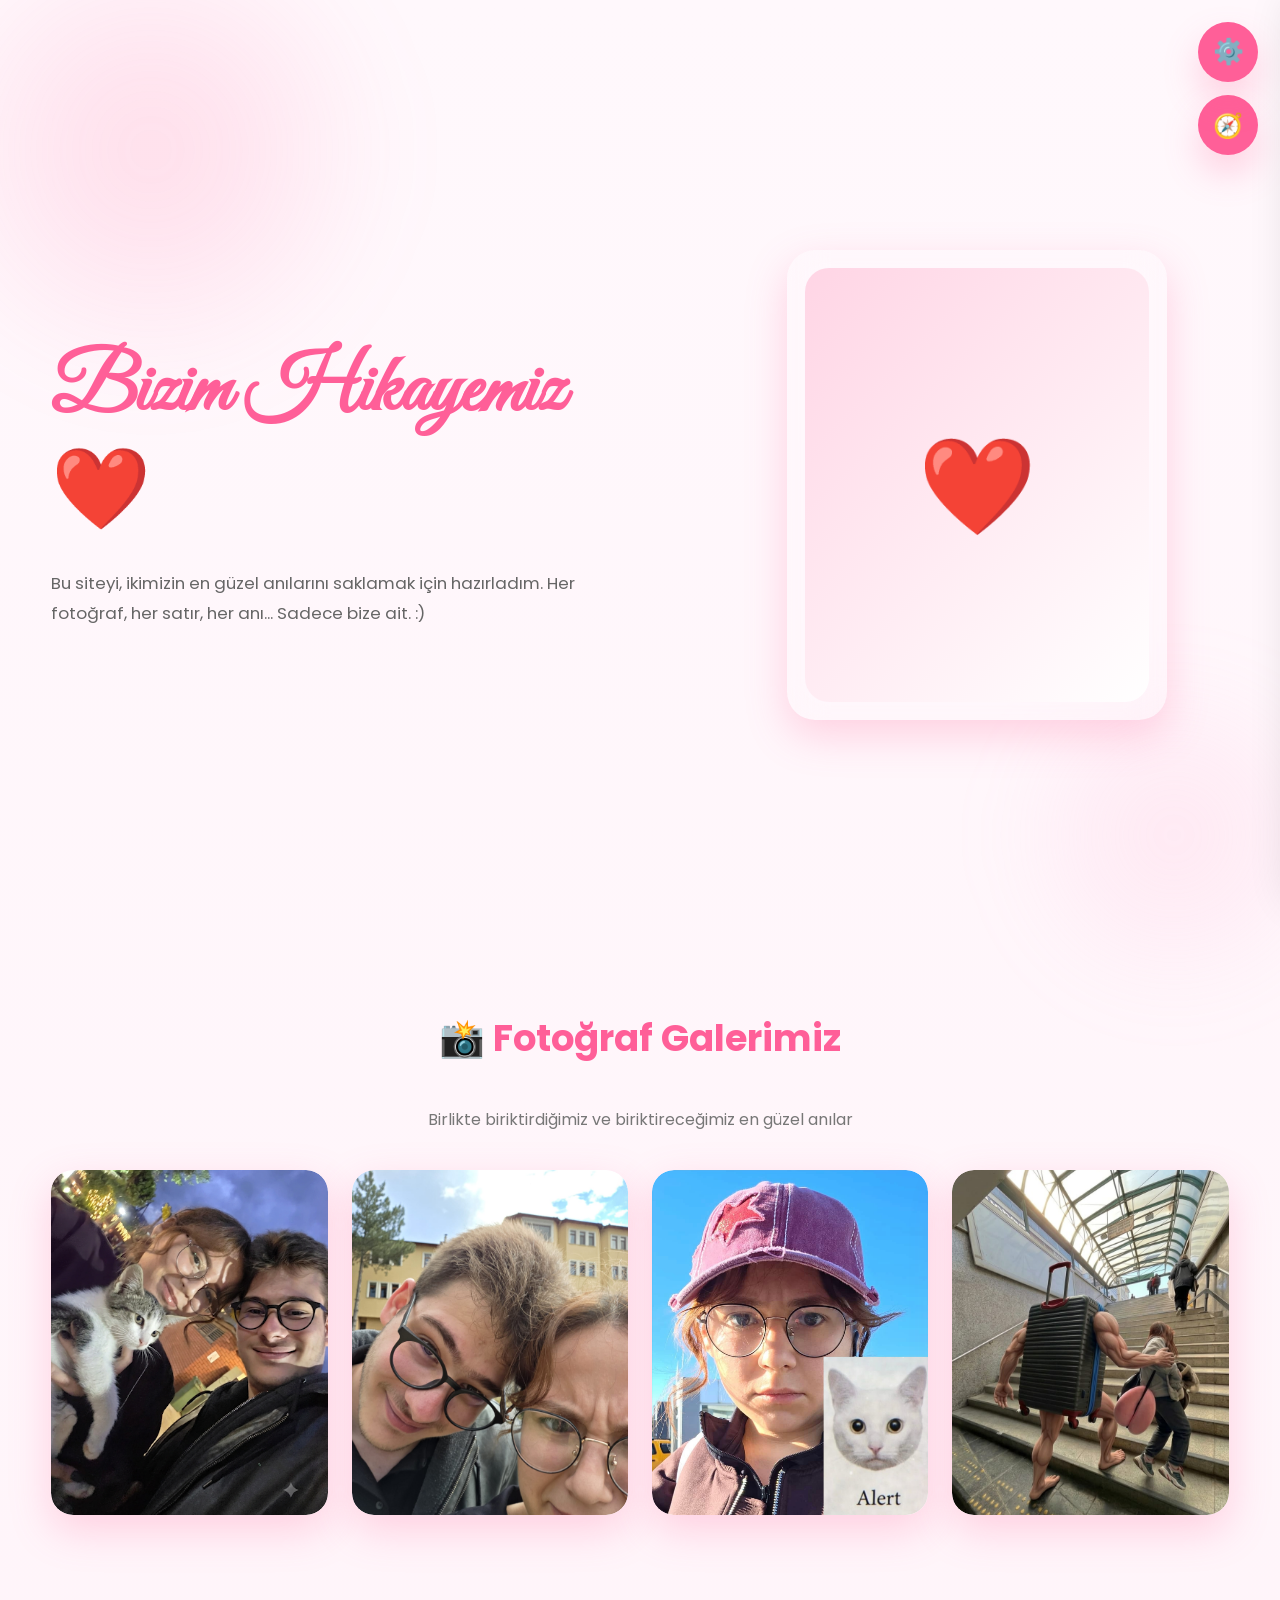
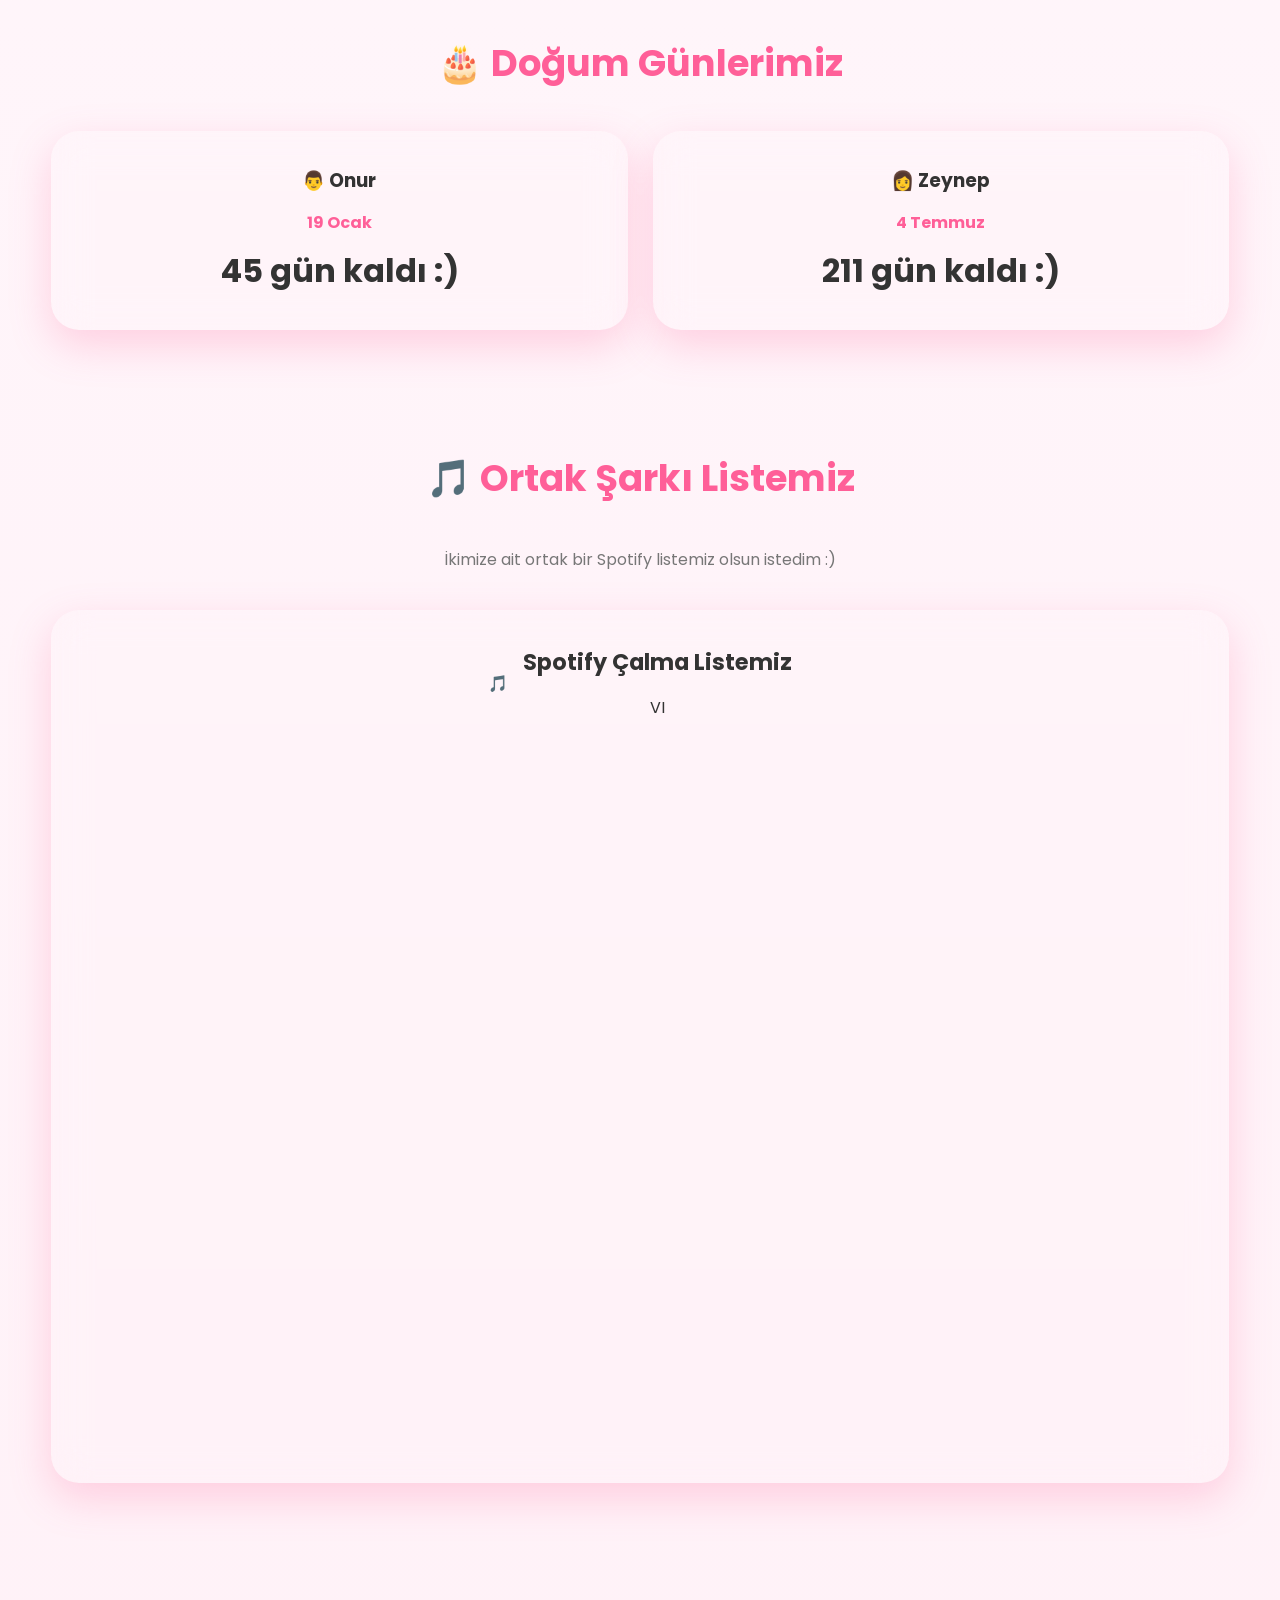
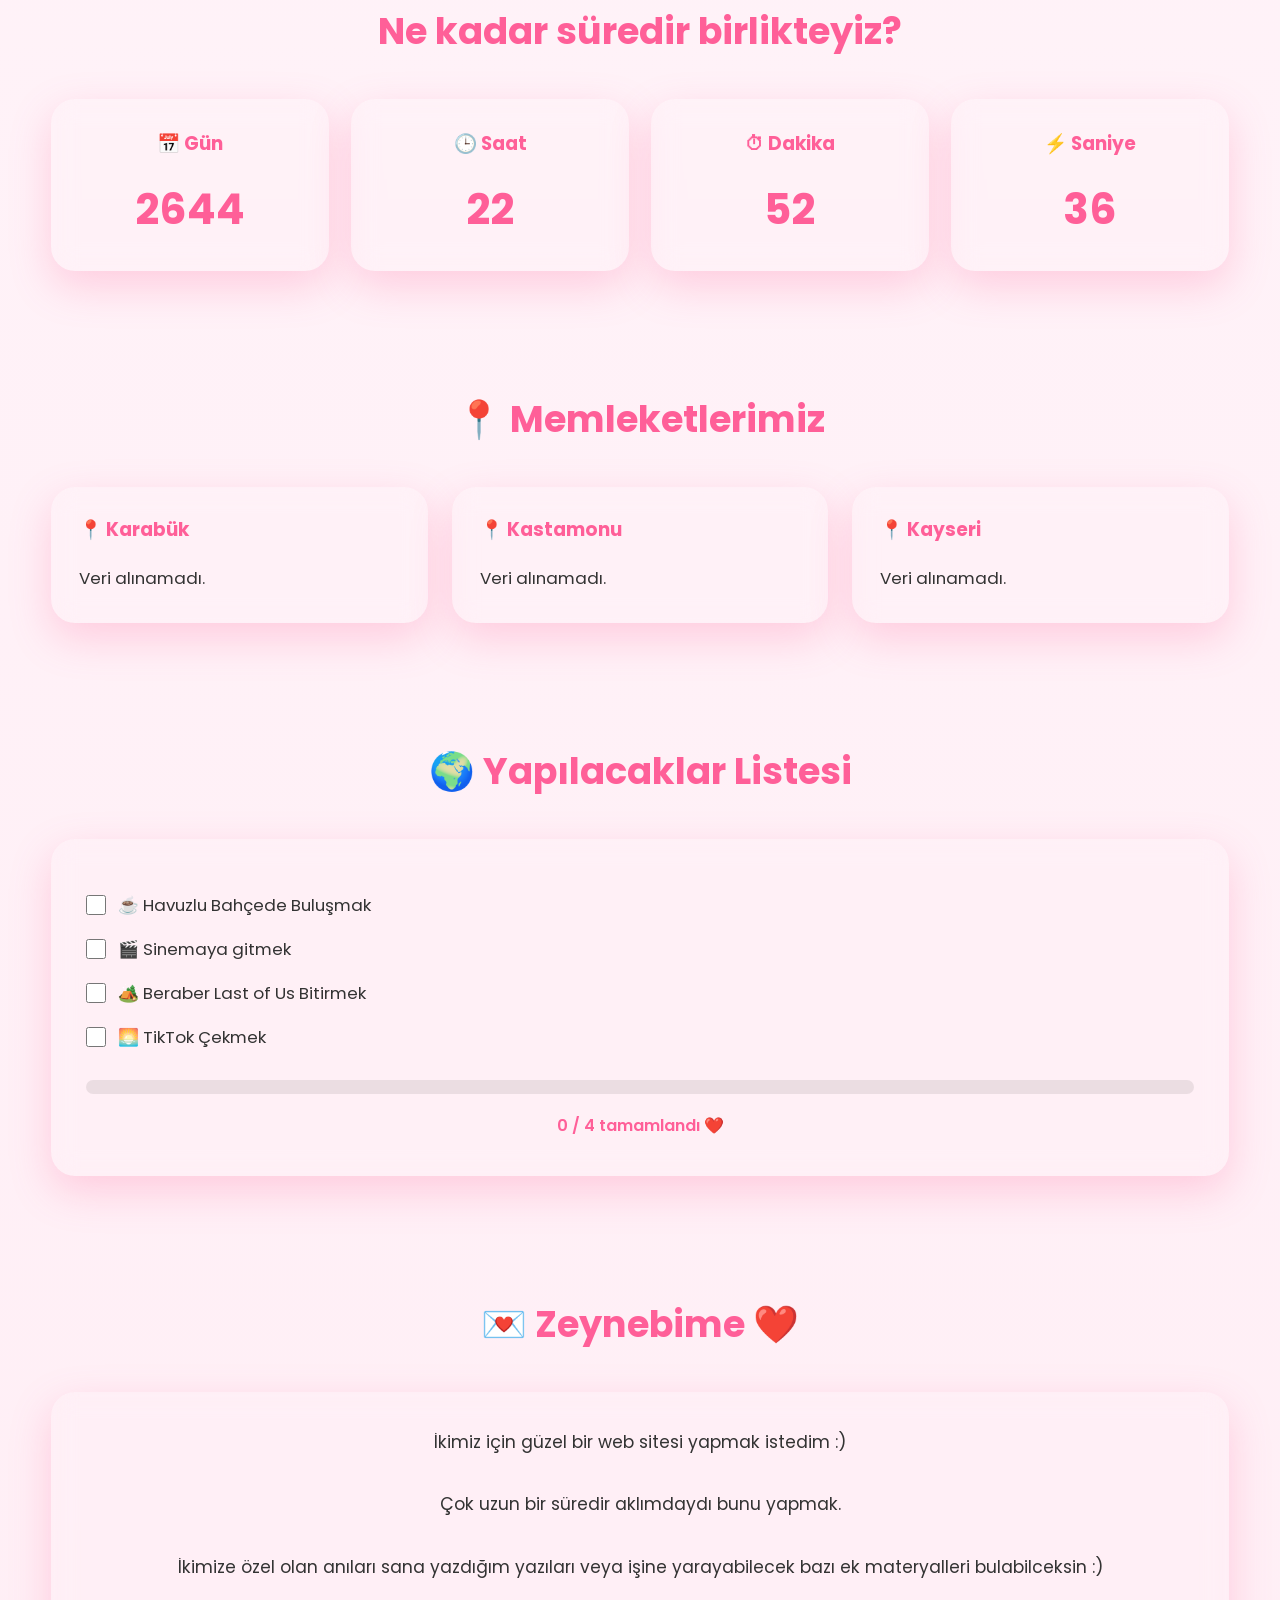
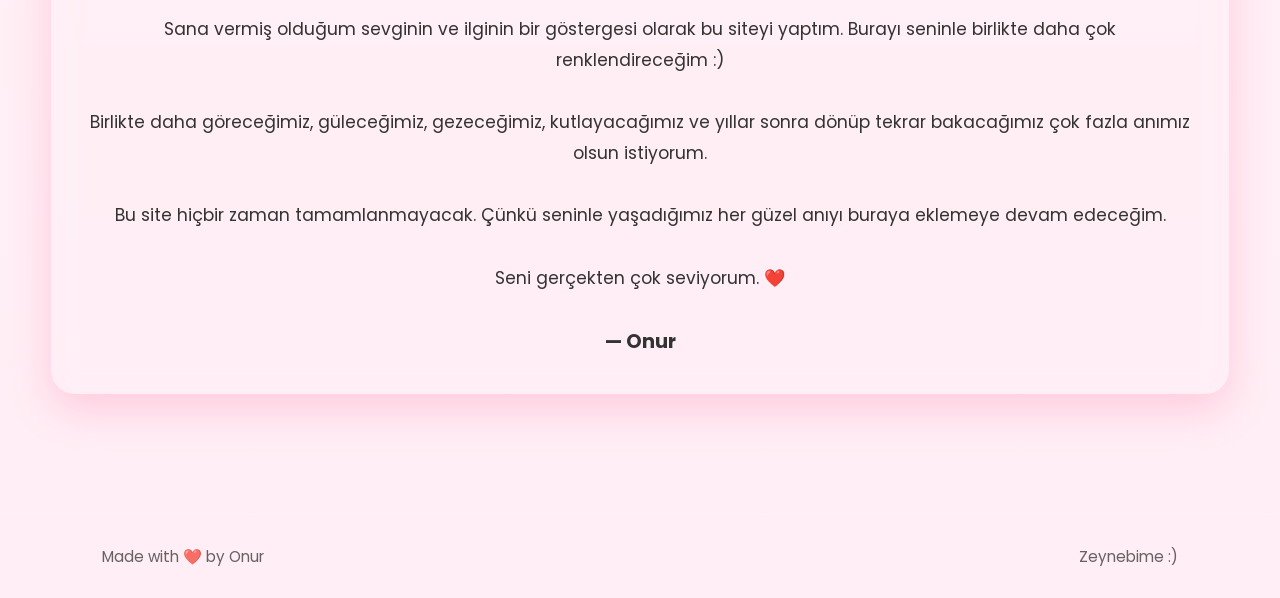
==== index.html @ 1fd2cecd "Add files via upload" ====
<!DOCTYPE html>
<html lang="tr">

<head>

<meta charset="UTF-8">

<meta
name="viewport"
content="width=device-width, initial-scale=1.0">

<title>❤️ Zeynebime ❤️</title>

<link
rel="preconnect"
href="https://fonts.googleapis.com">

<link
rel="preconnect"
href="https://fonts.gstatic.com"
crossorigin>

<link
href="https://fonts.googleapis.com/css2?family=Great+Vibes&family=Poppins:wght@300;400;500;600;700&display=swap"
rel="stylesheet">

<link
rel="stylesheet"
href="style.css">

</head>

<body>

<!-- Background -->

<div id="heartsContainer"></div>

<div id="sakuraContainer"></div>

<!-- Theme Button -->

<button
id="themeButton"
class="themeButton">

⚙️

</button>

<!-- Theme Panel -->

<aside
id="themePanel"
class="themePanel">

<h2>

🎨 Tema Merkezi

</h2>

<div class="themeGrid">

<button class="themeColor" data-color="#ff5f98">🍓 Strawberry</button>

<button class="themeColor" data-color="#ff8ec5">🌸 Sakura</button>

<button class="themeColor" data-color="#9d7dff">💜 Lavender</button>

<button class="themeColor" data-color="#55a8ff">💙 Ocean</button>

<button class="themeColor" data-color="#47c97b">💚 Mint</button>

<button class="themeColor" data-color="#ff944d">🧡 Sunset</button>

<button class="themeColor" data-color="#2d2d44">🌙 Midnight</button>

</div>

<label>

Özel Renk

</label>

<input
type="color"
id="customColor"
value="#ff5f98">

<div class="themeModes">

<button id="lightMode">

☀️ Açık

</button>

<button id="darkMode">

🌙 Koyu

</button>

</div>

</aside>

<button
id="quickButton"
class="themeButton quickButton">

🧭

</button>

<aside
id="quickPanel"
class="quickPanel">

<h2>

🧭 Hızlı Erişim

</h2>

<button data-target="top">
❤️ Bizim Hikayemiz
</button>

<button data-target="gallery">
📷 Galeri
</button>

<button data-target="birthdays">
🎂 Doğum Günlerimiz
</button>

<button data-target="spotify">
🎵 Spotify
</button>

<button data-target="liveStats">
⏳ Ne kadar süredir birlikteyiz?
</button>

<button data-target="weather">
☀️ Hava Durumu
</button>

<button data-target="todo">
🌍 Yapılacaklar
</button>

<button data-target="letter">
💌 Sevdiğime Not
</button>

</aside>

<!-- Hero -->
<header id="top" class="hero">

<div class="heroLeft">

<h1>

Bizim Hikayemiz ❤️

</h1>

<p>

Bu siteyi,
ikimizin en güzel anılarını saklamak için hazırladım.

Her fotoğraf,
her satır,
her anı...

Sadece bize ait.  :)

</p>

</div>

<div class="heroRight">

<div class="photoCard">

<div class="photoPlaceholder">

❤️

</div>

</div>

</div>

</header>

<!-- ===========================
     GALLERY
=========================== -->

<section id="gallery" class="section reveal">

    <h2>📸 Fotoğraf Galerimiz</h2>

    <p class="sectionDescription">

        Birlikte biriktirdiğimiz ve biriktireceğimiz en güzel anılar

    </p>

    <div class="galleryGrid">

        <div class="galleryItem">
            <img
src="images/photo1.jpg"
alt="Fotoğraf 1"
class="galleryImage">
        </div>

        <div class="galleryItem">
            <img
src="images/photo2.jpg"
alt="Fotoğraf 2"
class="galleryImage">
        </div>

        <div class="galleryItem">
            <img
src="images/photo3.jpg"
alt="Fotoğraf 3"
class="galleryImage">
        </div>

        <div class="galleryItem">
            <img
src="images/photo4.jpg"
alt="Fotoğraf 4"
class="galleryImage">
        </div>

    </div>

</section>

<!-- ===========================
     BIRTHDAY
=========================== -->

<section id="birthdays" class="section reveal">

    <h2>🎂 Doğum Günlerimiz</h2>

    <div class="birthdayGrid">

        <div class="birthdayCard">

            <h3>

                👨 Onur

            </h3>

            <h4>

                19 Ocak

            </h4>

            <span id="onurBirthday">

                ...

            </span>

        </div>

        <div class="birthdayCard">

            <h3>

                👩 Zeynep

            </h3>

            <h4>

                4 Temmuz

            </h4>

            <span id="zeynepBirthday">

                ...

            </span>

        </div>

    </div>

</section>

<!-- ===========================
     SPOTIFY
=========================== -->

<section id="spotify" class="section reveal">

    <h2>🎵 Ortak Şarkı Listemiz</h2>

    <p class="sectionDescription">

        İkimize ait ortak
        bir Spotify listemiz olsun istedim :)

    </p>

<div class="spotifyCard">

    <div class="spotifyInfo">

        <div class="spotifyIcon">

            🎵

        </div>

        <div class="spotifyText">

            <h3>Spotify Çalma Listemiz</h3>

            <p>VI</p>

        </div>

    </div>

    <iframe
    id="spotifyEmbed"
    style="border-radius:16px"
    src="https://open.spotify.com/embed/playlist/5FDwLL8O7PPDeioYYdpWWu"
    width="100%"
    height="700"
    frameborder="0"
    allowfullscreen
    allow="autoplay; clipboard-write; encrypted-media; fullscreen; picture-in-picture"
    loading="lazy">
</iframe>

</div>

</section>


<!-- ===========================
     LIVE RELATIONSHIP STATS
=========================== -->

<section id="liveStats" class="section reveal">

    <h2>Ne kadar süredir birlikteyiz?</h2>

    <div class="statsGrid">

        <div class="statCard">
            <h3>📅 Gün</h3>
            <span id="daysLive">0</span>
        </div>

        <div class="statCard">
            <h3>🕒 Saat</h3>
            <span id="hoursLive">0</span>
        </div>

        <div class="statCard">
            <h3>⏱ Dakika</h3>
            <span id="minutesLive">0</span>
        </div>

        <div class="statCard">
            <h3>⚡ Saniye</h3>
            <span id="secondsLive">0</span>
        </div>

    </div>

</section>

<!-- ===========================
     WEATHER
=========================== -->

<section id="weather" class="section reveal">

    <h2>📍 Memleketlerimiz</h2>

    <div class="weatherGrid">

        <div class="weatherCard">

            <h3>📍 Karabük</h3>

            <div id="weatherKarabuk">

                Yükleniyor...

            </div>

        </div>

        <div class="weatherCard">

            <h3>📍 Kastamonu</h3>

            <div id="weatherKastamonu">

                Yükleniyor...

            </div>

        </div>

        <div class="weatherCard">

            <h3>📍 Kayseri</h3>

            <div id="weatherKayseri">

                Yükleniyor...

            </div>

        </div>

    </div>

</section>

<!-- ===========================
     TO DO LIST
=========================== -->

<section id="todo" class="section reveal">

    <h2>🌍 Yapılacaklar Listesi</h2>

    <div class="todoCard">

        <label><input type="checkbox"> ☕ Havuzlu Bahçede Buluşmak</label>

        <label><input type="checkbox"> 🎬 Sinemaya gitmek</label>

        <label><input type="checkbox"> 🏕️ Beraber Last of Us Bitirmek</label>

        <label><input type="checkbox"> 🌅 TikTok Çekmek</label>   

        <div class="progressContainer">

            <div id="todoProgress"></div>

        </div>

        <p id="todoText">

            0 / 5 tamamlandı ❤️

        </p>

    </div>

</section>

<!-- ===========================
     LETTER
=========================== -->

<section id="letter" class="section reveal">

<h2>💌 Zeynebime ❤️</h2>

<div class="todoCard">

<p>

İkimiz için güzel bir web sitesi yapmak istedim :)

<br><br>

Çok uzun bir süredir aklımdaydı bunu yapmak. 

<br><br>

İkimize özel olan anıları

sana yazdığım yazıları veya işine yarayabilecek

bazı ek materyalleri bulabilceksin :)

<br><br>

Sana vermiş olduğum sevginin ve ilginin bir göstergesi

olarak bu siteyi yaptım. Burayı seninle birlikte

daha çok renklendireceğim :)

<br><br>

Birlikte daha göreceğimiz,

güleceğimiz,

gezeceğimiz,

kutlayacağımız

ve yıllar sonra dönüp tekrar bakacağımız

çok fazla anımız olsun istiyorum.

<br><br>

Bu site hiçbir zaman tamamlanmayacak.

Çünkü seninle yaşadığımız her güzel anıyı buraya eklemeye devam edeceğim.

<br><br>

Seni gerçekten çok seviyorum. ❤️

<br><br>

<b>— Onur</b>

</p>

</div>

</section>

<!-- ===========================
     FOOTER
=========================== -->

<footer>

    <div class="footerContent">

        <span>
            Made with ❤️ by Onur
        </span>

        <span>
            Zeynebime :)
        </span>

    </div>

</footer>

<!-- ===========================
     LIGHTBOX
=========================== -->

<div id="lightbox" class="lightbox">

    <span id="closeLightbox">

        ✕

    </span>

    <img
        id="lightboxImage"
        src=""
        alt="">

</div>

<!-- ===========================
     SCROLL TOP
=========================== -->

<button
id="scrollTopButton">

⬆

</button>

<script src="script.js"></script>

</body>
</html>
---- style.css ----
:root{

    --primary:#ff5f98;
    --primary-light:#ffd7e7;
    --primary-dark:#ff3f86;

    --bg:#fff8fb;
    --surface:#ffffff;
    --text:#333333;

    --shadow:0 15px 40px rgba(255,95,152,.25);
}

/* =====================================================
   PROJECT ZEYON v2.0
   STYLE.CSS
   PART 1
===================================================== */

/* ===============================
   GOOGLE FONTS RESET
=============================== */

*{
    margin:0;
    padding:0;
    box-sizing:border-box;
}

html{
    scroll-behavior:smooth;
}

body{

    background:linear-gradient(
        180deg,
        #fff8fc,
        #ffeef5
    );

    color:var(--text);

    font-family:"Poppins",sans-serif;

    overflow-x:hidden;

    transition:
    background .35s,
    color .35s;

}

/* ===============================
   DARK MODE
=============================== */

body.dark{

    --background:#141414;

    --card:rgba(35,35,35,.72);

    --text:#ffffff;

    background:
    linear-gradient(
        180deg,
        #111111,
        #1b1b1b
    );

}

/* ===============================
   TITLES
=============================== */

h1{

    font-family:"Great Vibes",cursive;

    font-size:5rem;

    color:var(--primary);

    margin-bottom:20px;

}

h2{

    text-align:center;

    font-size:2.3rem;

    margin-bottom:40px;

    color:var(--primary);

}

h3{

    margin-bottom:15px;

}

p{

    line-height:1.8;

}

/* ===============================
   SECTION
=============================== */

.section{

    width:min(1200px,92%);

    margin:120px auto;

}

/* ===============================
   BUTTONS
=============================== */

button{

    border:none;

    outline:none;

    cursor:pointer;

    font-family:"Poppins",sans-serif;

    transition:.3s;

}

a{

    text-decoration:none;

    color:inherit;

}

/* ===============================
   GLASS CARD
=============================== */

.photoCard,
.counterCard,
.birthdayCard,
.spotifyCard,
.memoryCard,
.timelineContent{

    background:var(--card);

    backdrop-filter:blur(18px);

    -webkit-backdrop-filter:blur(18px);

    border-radius:28px;

    box-shadow:var(--shadow);

}

/* ===============================
   BACKGROUND CONTAINERS
=============================== */

#heartsContainer,
#sakuraContainer{

    position:fixed;

    inset:0;

    pointer-events:none;

    overflow:hidden;

    z-index:-1;

}

/* ===============================
   IMAGES
=============================== */

img{

    display:block;

    width:100%;

    border-radius:22px;

    user-select:none;

    -webkit-user-drag:none;

}

/* ===============================
   SELECTION
=============================== */

::selection{

    background:var(--primary);

    color:#fff;

}

/* ===============================
   SCROLLBAR
=============================== */

::-webkit-scrollbar{

    width:10px;

}

::-webkit-scrollbar-thumb{

    background:var(--primary);

    border-radius:999px;

}

::-webkit-scrollbar-track{

    background:#ffe8f1;

}

/* =====================================================
   HERO
===================================================== */

.hero{

    width:min(1200px,92%);

    margin:80px auto 40px;

    display:grid;

    grid-template-columns:1.1fr .9fr;

    gap:60px;

    align-items:center;

    min-height:90vh;

}

.heroLeft p{

    font-size:1.05rem;

    color:#666;

    max-width:560px;

}

body.dark .heroLeft p{

    color:#d5d5d5;

}

.heroButtons{

    display:flex;

    gap:18px;

    margin-top:35px;

    flex-wrap:wrap;

}

.heroButtons button,
.heroButtons a{

    padding:16px 28px;

    border-radius:999px;

    background:var(--primary);

    color:white;

    font-weight:600;

    box-shadow:0 15px 30px rgba(255,95,152,.25);

    transition:.3s;

}

.heroButtons button:hover,
.heroButtons a:hover{

    transform:translateY(-4px);

    box-shadow:0 22px 40px rgba(255,95,152,.35);

}

.heroRight{

    display:flex;

    justify-content:center;

}

.photoCard{

    width:380px;

    height:470px;

    padding:18px;

    display:flex;

    align-items:center;

    justify-content:center;

}

.photoPlaceholder{

    width:100%;

    height:100%;

    border-radius:24px;

    display:flex;

    justify-content:center;

    align-items:center;

    font-size:95px;

    background:
    linear-gradient(
        135deg,
        #ffd5e5,
        #fff
    );

    color:var(--primary);

}

/* =====================================================
   THEME BUTTON
===================================================== */

.themeButton{

    position:fixed;

    top:22px;

    right:22px;

    width:60px;

    height:60px;

    border-radius:50%;

    background:var(--primary);

    color:white;

    font-size:25px;

    box-shadow:0 18px 35px rgba(255,95,152,.25);

    z-index:9999;

}

.themeButton:hover{

    transform:rotate(18deg) scale(1.08);

}

/* =====================================================
   THEME PANEL
===================================================== */

.themePanel{

    position:fixed;

    top:0;

    right:-370px;

    width:340px;

    height:100vh;

    padding:28px;

    background:rgba(255,255,255,.88);

    backdrop-filter:blur(22px);

    -webkit-backdrop-filter:blur(22px);

    box-shadow:-20px 0 40px rgba(0,0,0,.12);

    transition:right .45s cubic-bezier(.2,.8,.2,1);

    z-index:9998;

    overflow-y:auto;

}

.themePanel.open{

    right:0;

}

body.dark .themePanel{

    background:rgba(25,25,25,.93);

}

.themeGrid{

    display:grid;

    grid-template-columns:1fr 1fr;

    gap:12px;

    margin:22px 0;

}

.themeColor{

    padding:13px;

    border-radius:14px;

    background:white;

    box-shadow:0 8px 18px rgba(0,0,0,.08);

    font-weight:600;

}

body.dark .themeColor{

    background:#2b2b2b;

    color:white;

}

.themeColor:hover{

    transform:translateY(-3px);

}

.themeModes{

    display:flex;

    gap:12px;

    margin-top:22px;

}

.themeModes button{

    flex:1;

    padding:14px;

    border-radius:14px;

    background:var(--primary);

    color:white;

}

.themeModes button:hover{

    transform:translateY(-3px);

}

#customColor{

    width:100%;

    height:55px;

    margin-top:12px;

    border:none;

    background:none;

    cursor:pointer;

}

/* =====================================================
   MOBILE
===================================================== */

@media(max-width:900px){

.hero{

    grid-template-columns:1fr;

    text-align:center;

    min-height:auto;

    margin-top:130px;

}

.heroLeft p{

    margin:auto;

}

.heroButtons{

    justify-content:center;

}

.photoCard{

    width:320px;

    height:400px;

}

}

@media(max-width:600px){

.themePanel{

    width:100%;

    right:-100%;

}

.themePanel.open{

    right:0;

}

.photoCard{

    width:270px;

    height:340px;

}

h1{

    font-size:3.6rem;

}

h2{

    font-size:1.8rem;

}

}

/* =====================================================
   GALLERY
===================================================== */

.galleryGrid{

    display:grid;

    grid-template-columns:repeat(auto-fit,minmax(250px,1fr));

    gap:24px;

}

.galleryItem{

    overflow:hidden;

    border-radius:22px;

    cursor:pointer;

    box-shadow:var(--shadow);

}

.galleryItem img{

    width:100%;

    aspect-ratio:4/5;

    height:auto;

    object-fit:cover;

    display:block;

    transition:.45s;

}

.galleryItem:hover img{

    transform:scale(1.08);

}

/* =====================================================
   COUNTER
===================================================== */

.counterGrid{

    display:grid;

    grid-template-columns:repeat(auto-fit,minmax(320px,1fr));

    gap:25px;

}

.counterCard{

    padding:45px;

    text-align:center;

}

.counterCard span{

    display:block;

    font-size:3rem;

    font-weight:700;

    color:var(--primary);

    margin:20px 0;

}

/* =====================================================
   BIRTHDAY
===================================================== */

.birthdayGrid{

    display:grid;

    grid-template-columns:repeat(auto-fit,minmax(280px,1fr));

    gap:25px;

}

.birthdayCard{

    padding:35px;

    text-align:center;

}

.birthdayCard h4{

    color:var(--primary);

    margin:12px 0;

}

.birthdayCard span{

    display:block;

    font-size:2rem;

    font-weight:700;

}

/* =====================================================
   SPOTIFY
===================================================== */

.spotifyCard{

    padding:35px;

    display:flex;

    flex-direction:column;

    align-items:center;

    gap:25px;

}

#spotifyEmbed{

    width:100%;

}

.spotifyInfo{

    width:100%;

    display:flex;

    align-items:center;

    justify-content:center;

    gap:15px;

    text-align:center;

    flex-wrap:wrap;

}

.spotifyText{

    text-align:center;

}

.spotifyText h3{

    font-size:1.5rem;

    word-break:break-word;

}

/* =====================================================
   SECTION DESCRIPTION
===================================================== */

.sectionDescription{

    text-align:center;

    margin-bottom:35px;

    color:#777;

}

body.dark .sectionDescription{

    color:#ccc;

}

/* =====================================================
   TIMELINE
===================================================== */

.timeline{

    position:relative;

    max-width:900px;

    margin:auto;

}

.timeline::before{

    content:"";

    position:absolute;

    left:24px;

    top:0;

    bottom:0;

    width:4px;

    background:var(--primary);

    border-radius:999px;

}

.timelineItem{

    display:flex;

    align-items:flex-start;

    gap:30px;

    margin-bottom:45px;

}

.timelineDot{

    width:22px;

    height:22px;

    border-radius:50%;

    background:var(--primary);

    flex-shrink:0;

    margin-top:18px;

    box-shadow:0 0 0 8px rgba(255,95,152,.18);

}

.timelineContent{

    padding:28px;

    flex:1;

}

/* =====================================================
   MEMORY BOOK
===================================================== */

.memoryGrid{

    display:grid;

    grid-template-columns:repeat(auto-fit,minmax(280px,1fr));

    gap:25px;

}

.memoryCard{

    padding:30px;

    transition:.35s;

}

.memoryCard:hover{

    transform:translateY(-8px);

}

/*======================================================
    FOOTER
======================================================*/

footer{

    margin-top:120px;

    padding:30px 8%;

    border-top:1px solid rgba(255,255,255,.15);

    background:transparent;

}

.footerContent{

    display:flex;

    justify-content:space-between;

    align-items:center;

    color:var(--text);

    opacity:.75;

    font-size:.95rem;

}

@media(max-width:768px){

.footerContent{

    flex-direction:column;

    gap:10px;

    text-align:center;

}

}

/* =====================================================
   LIGHTBOX
===================================================== */

.lightbox{

    position:fixed;

    inset:0;

    display:none;

    justify-content:center;

    align-items:center;

    background:rgba(0,0,0,.85);

    z-index:99999;

}

.lightbox.active{

    display:flex;

}

.lightbox img{

    width:min(90%,900px);

    max-height:90vh;

    object-fit:contain;

    border-radius:20px;

}

#closeLightbox{

    position:absolute;

    top:25px;

    right:35px;

    color:white;

    font-size:42px;

    cursor:pointer;

}

/* =====================================================
   SCROLL BUTTON
===================================================== */

#scrollTopButton{

    position:fixed;

    bottom:28px;

    right:28px;

    width:55px;

    height:55px;

    border-radius:50%;

    background:var(--primary);

    color:white;

    font-size:20px;

    box-shadow:0 15px 35px rgba(255,95,152,.30);

    opacity:0;

    pointer-events:none;

    transition:.35s;

    z-index:999;

}

#scrollTopButton.show{

    opacity:1;

    pointer-events:auto;

}

#scrollTopButton:hover{

    transform:translateY(-5px);

}

/* =====================================================
   SIMPLE ANIMATIONS
===================================================== */

.photoCard,
.counterCard,
.birthdayCard,
.memoryCard,
.galleryItem,
.spotifyCard,
.timelineContent{

    transition:
    transform .35s,
    box-shadow .35s;

}

.photoCard:hover,
.counterCard:hover,
.birthdayCard:hover,
.spotifyCard:hover,
.timelineContent:hover{

    transform:translateY(-8px);

    box-shadow:
    0 25px 55px rgba(0,0,0,.14);

}

/* =====================================================
   ANIMATIONS
===================================================== */

@keyframes floatingHeart{

    from{

        transform:
        translateY(0)
        scale(.8);

        opacity:0;

    }

    20%{

        opacity:.22;

    }

    to{

        transform:
        translateY(-120vh)
        scale(1.3);

        opacity:0;

    }

}

@keyframes sakuraFall{

    from{

        transform:
        translateY(-120px)
        rotate(0deg);

        opacity:0;

    }

    15%{

        opacity:.45;

    }

    to{

        transform:
        translateY(120vh)
        translateX(80px)
        rotate(360deg);

        opacity:0;

    }

}

@keyframes fadeUp{

    from{

        opacity:0;

        transform:
        translateY(35px);

    }

    to{

        opacity:1;

        transform:
        translateY(0);

    }

}

/* =====================================================
   FLOATING HEART
===================================================== */

.floatingHeart{

    position:fixed;

    bottom:-40px;

    color:var(--primary);

    opacity:.15;

    font-size:18px;

    pointer-events:none;

    animation:floatingHeart linear forwards;

}

/* =====================================================
   SAKURA
===================================================== */

.sakura{

    position:fixed;

    top:-40px;

    pointer-events:none;

    user-select:none;

    opacity:.15;

    font-size:14px;

    filter:blur(.3px);

    animation-name:sakuraFall;

    animation-timing-function:linear;

    animation-fill-mode:forwards;

    z-index:-1;

}

/* =====================================================
   CLICK HEART
===================================================== */

.clickHeart{

    position:fixed;

    pointer-events:none;

    font-size:22px;

    color:var(--primary);

    animation:heartClick .8s forwards;

    z-index:999999;

}

@keyframes heartClick{

    from{

        transform:
        translate(-50%,-50%)
        scale(.4);

        opacity:1;

    }

    to{

        transform:
        translate(-50%,-140%)
        scale(1.5);

        opacity:0;

    }

}

/* =====================================================
   SCROLL ANIMATION
===================================================== */

.section{

    animation:fadeUp .8s ease;

}

/* =====================================================
   MOBILE FIXES
===================================================== */

@media(max-width:768px){

.timeline::before{

    left:11px;

}

.timelineItem{

    gap:18px;

}

.timelineDot{

    width:18px;

    height:18px;

}

.heroButtons{

    flex-direction:column;

}

.heroButtons button,
.heroButtons a{

    width:100%;

}

.themeButton{

    width:52px;

    height:52px;

    font-size:20px;

}

}

/* =====================================================
   END OF CSS
===================================================== */

/* =====================================================
   HERO PREMIUM UPGRADE
===================================================== */

.hero{

    position:relative;

    overflow:visible;

}

.hero::before{

    content:"";

    position:absolute;

    width:500px;

    height:500px;

    border-radius:50%;

    background:
    radial-gradient(
        rgba(255,95,152,.18),
        transparent 70%
    );

    top:-180px;

    left:-150px;

    filter:blur(40px);

    z-index:-1;

}

.hero::after{

    content:"";

    position:absolute;

    width:350px;

    height:350px;

    border-radius:50%;

    background:
    radial-gradient(
        rgba(255,170,210,.20),
        transparent 70%
    );

    bottom:-120px;

    right:-120px;

    filter:blur(35px);

    z-index:-1;

}

/* ========================= */

.photoCard{

    transition:
    .45s;

    transform-style:preserve-3d;

}

.photoCard:hover{

    transform:
    rotate(-2deg)
    scale(1.03);

}

/* ========================= */

.photoPlaceholder{

    position:relative;

    overflow:hidden;

}

.photoPlaceholder::before{

    content:"";

    position:absolute;

    inset:0;

    background:
    linear-gradient(
        120deg,
        transparent,
        rgba(255,255,255,.45),
        transparent
    );

    transform:translateX(-100%);

}

.photoCard:hover .photoPlaceholder::before{

    animation:
    shine 1.2s;

}

@keyframes shine{

    to{

        transform:
        translateX(220%);

    }

}

/* ========================= */

.heroButtons button,
.heroButtons a{

    position:relative;

    overflow:hidden;

}

.heroButtons button::before,
.heroButtons a::before{

    content:"";

    position:absolute;

    inset:0;

    background:

    linear-gradient(

    120deg,

    transparent,

    rgba(255,255,255,.4),

    transparent

    );

    transform:
    translateX(-120%);

}

.heroButtons button:hover::before,
.heroButtons a:hover::before{

    animation:
    shine
    .9s;

}

/* =====================================================
   SCROLL REVEAL
===================================================== */

.reveal{
    opacity:1;
    transform:none;
}

.reveal.show{
    opacity:1;
    transform:none;
}

/*======================================================
    LIVE STATS
======================================================*/

.statsGrid{

    display:grid;

    grid-template-columns:repeat(auto-fit,minmax(180px,1fr));

    gap:22px;

    margin-top:40px;

}

.statCard{

    background:var(--card);

    border-radius:24px;

    padding:30px;

    text-align:center;

    box-shadow:var(--shadow);

    backdrop-filter:blur(12px);

    transition:.35s;

}

.statCard:hover{

    transform:translateY(-8px);

}

.statCard h3{

    margin-bottom:20px;

    color:var(--primary);

}

.statCard span{

    font-size:42px;

    font-weight:700;

    color:var(--primary);

}

/*======================================================
    WEATHER
======================================================*/

.weatherGrid{

    display:grid;

    grid-template-columns:repeat(auto-fit,minmax(260px,1fr));

    gap:24px;

}

.weatherCard{

    background:var(--card);

    backdrop-filter:blur(12px);

    border-radius:24px;

    padding:28px;

    box-shadow:var(--shadow);

    transition:.35s;

}

.weatherCard:hover{

    transform:translateY(-8px);

}

.weatherCard h3{

    color:var(--primary);

    margin-bottom:18px;

}

.weatherCard div{

    line-height:2;

    font-size:1.05rem;

}

.weatherCard strong{

    display:block;

    font-size:2rem;

    color:var(--primary);

    margin-bottom:12px;

}

/*======================================================
    TO DO LIST
======================================================*/

.todoCard{

    background:var(--card);

    padding:35px;

    border-radius:24px;

    box-shadow:var(--shadow);

    backdrop-filter:blur(12px);

}

.todoCard label{

    display:flex;

    align-items:center;

    gap:12px;

    margin:18px 0;

    cursor:pointer;

    font-size:1.05rem;

}

.todoCard input{

    width:20px;

    height:20px;

    accent-color:var(--primary);

}

.progressContainer{

    width:100%;

    height:14px;

    border-radius:999px;

    background:rgba(0,0,0,.08);

    margin-top:30px;

    overflow:hidden;

}

#todoProgress{

    width:0;

    height:100%;

    background:var(--primary);

    transition:.4s;

}

#todoText{

    text-align:center;

    margin-top:18px;

    font-weight:600;

    color:var(--primary);

}

/*======================================================
        RESPONSIVE V3 - PART 1
======================================================*/

@media (max-width:1024px){

/* Genel */

.section{

    width:min(92%,900px);

    margin:70px auto;

}

/* Hero */

.hero{

    width:min(92%,900px);

    margin:40px auto;

    min-height:auto;

    grid-template-columns:1fr;

    gap:45px;

    text-align:center;

}

.heroLeft{

    order:2;

}

.heroRight{

    order:1;

    justify-content:center;

}

.heroLeft h1{

    font-size:4rem;

}

.heroLeft p{

    margin:20px auto;

    max-width:650px;

}

.heroButtons{

    justify-content:center;

}

.photoCard{

    width:340px;

    height:420px;

    margin:auto;

}

/* Tema */

.themePanel{

    width:320px;

}

}

@media (max-width:768px){

.section{

    width:92%;

    margin:55px auto;

}

.hero{

    margin-top:90px;

    gap:35px;

}

.heroLeft h1{

    font-size:3rem;

}

.heroLeft p{

    font-size:1rem;

}

.photoCard{

    width:270px;

    height:340px;

}

.heroButtons{

    flex-direction:column;

}

.heroButtons button,
.heroButtons a{

    width:100%;

}

.themePanel{

    width:100%;

    right:-100%;

}

.themePanel.open{

    right:0;

}

}


/*======================================================
        RESPONSIVE V3 - PART 2
======================================================*/

@media (max-width:1024px){

/* Galeri */

.galleryGrid{

    grid-template-columns:repeat(2,1fr);

    gap:18px;

}

.galleryItem img{

    width:100%;

    aspect-ratio:4/5;

    object-fit:cover;

    height:auto;

}

}


/* ========================= */

@media (max-width:768px){

.galleryGrid{

    grid-template-columns:1fr;

}

.galleryItem img{

    height:320px;

}

}

/*======================================================
        RESPONSIVE V3 - PART 3
======================================================*/

@media (max-width:1024px){

/* Spotify */

.spotifyCard{

    padding:25px;

}

.spotifyCard iframe{

    height:520px !important;

    border-radius:18px;

}

/* Sayaç */

.statsGrid{

    grid-template-columns:repeat(2,1fr);

    gap:20px;

}

.statCard{

    padding:24px;

}

.statCard span{

    font-size:2.2rem;

}

/* Doğum Günleri */

.birthdayGrid{

    grid-template-columns:repeat(2,1fr);

    gap:20px;

}

.birthdayCard{

    padding:28px;

}

/* Hava */

.weatherGrid{

    grid-template-columns:repeat(2,1fr);

    gap:20px;

}

.weatherCard{

    padding:24px;

}

.weatherCard strong{

    font-size:1.8rem;

}

/* Yapılacaklar */

.todoCard{

    padding:28px;

}

.todoCard label{

    font-size:1rem;

}

}

@media (max-width:768px){

.spotifyCard iframe{

    height:420px !important;

}

.statsGrid{

    grid-template-columns:1fr;

}

.birthdayGrid{

    grid-template-columns:1fr;

}

.weatherGrid{

    grid-template-columns:1fr;

}

.todoCard{

    padding:20px;

}

.todoCard label{

    font-size:.95rem;

}

}

/*======================================================
        RESPONSIVE V3 - PART 4
======================================================*/

@media (max-width:768px){

/* Footer */

.footerContent{

    flex-direction:column;

    justify-content:center;

    align-items:center;

    text-align:center;

    gap:14px;

}

/* Lightbox */

.lightbox img{

    width:94%;

    max-height:80vh;

}

/* Scroll */

#scrollTopButton{

    width:48px;

    height:48px;

    right:18px;

    bottom:18px;

    font-size:18px;

}

/* Başlıklar */

h1{

    font-size:2.8rem;

}

h2{

    font-size:2rem;

}

}

/* ====================================== */

@media (max-width:480px){

html{

    font-size:14px;

}

.section{

    width:94%;

    margin:45px auto;

}

h1{

    font-size:2.3rem;

}

h2{

    font-size:1.7rem;

}

.photoCard{

    width:240px;

    height:300px;

}

.galleryItem img{

    height:240px;

}

.spotifyCard iframe{

    height:360px !important;

}

.weatherCard,
.birthdayCard,
.statCard,
.todoCard{

    padding:18px;

}

.themeButton{

    width:48px;

    height:48px;

    font-size:18px;

}

}

html,
body{

    overflow-x:hidden;

}

.spotifyCard h3{

    font-size:1.4rem;

}

@media (max-width:768px){

.hero::before,
.hero::after{

    display:none;

}

}

.hero{

    margin-inline:auto;

}

.section{

    width:min(1200px,92%);

    margin-inline:auto;

}

.galleryItem{

    width:100%;

}

.galleryItem img{

    width:100%;

    display:block;

}

/*======================================
    GLOBAL RESPONSIVE FIX
======================================*/

html,
body{

    width:100%;
    overflow-x:hidden;

}

*,
*::before,
*::after{

    box-sizing:border-box;

}

img,
img{

    max-width:100%;
    height:auto;
    display:block;

}

iframe{

    max-width:100%;
    display:block;

}

#letter .todoCard{

    text-align:center;

    line-height:2;

    font-size:1.08rem;

}

#letter b{

    font-size:1.2rem;

}

/*======================================
        HIZLI ERİŞİM
======================================*/


.quickButton{

    position:fixed;

    top:95px;

    right:22px;

    width:60px;

    height:60px;

    border:none;

    border-radius:50%;

    background:var(--primary);

    color:#fff;

    font-size:24px;

    cursor:pointer;

    box-shadow:0 18px 35px rgba(255,95,152,.25);

    z-index:9998;

    transition:.3s;

}

.quickButton:hover{

    transform:rotate(10deg) scale(1.08);

}

.quickPanel.open{

    right:90px;

}

.quickPanel h2{

    text-align:center;

    margin-bottom:18px;

    font-size:1.2rem;

}

.quickPanel button{

    width:100%;

    margin:8px 0;

    padding:13px 15px;

    border:none;

    border-radius:14px;

    background:var(--primary);

    color:#fff;

    font-weight:600;

    cursor:pointer;

    transition:.25s;

}

.quickPanel button:hover{

    transform:translateX(6px);

}

.quickPanel{

    position:fixed;

    top:95px;

    right:-320px;

    width:260px;

    padding:20px;

    border-radius:22px;

    background:var(--card);

    backdrop-filter:blur(18px);

    -webkit-backdrop-filter:blur(18px);

    box-shadow:var(--shadow);

    transition:.35s;

    z-index:9997;

}

@media (max-width:768px){

    .quickButton{

        width:52px;
        height:52px;
        font-size:20px;

        top:84px;
        right:20px;
    }

    .quickPanel{

        width:280px;

        top:84px;

        left:50%;
        right:auto;

        transform:translateX(-50%) scale(.95);

        opacity:0;
        pointer-events:none;
    }

    .quickPanel.open{

        left:50%;
        right:auto;

        transform:translateX(-50%) scale(1);

        opacity:1;
        pointer-events:auto;
    }

}
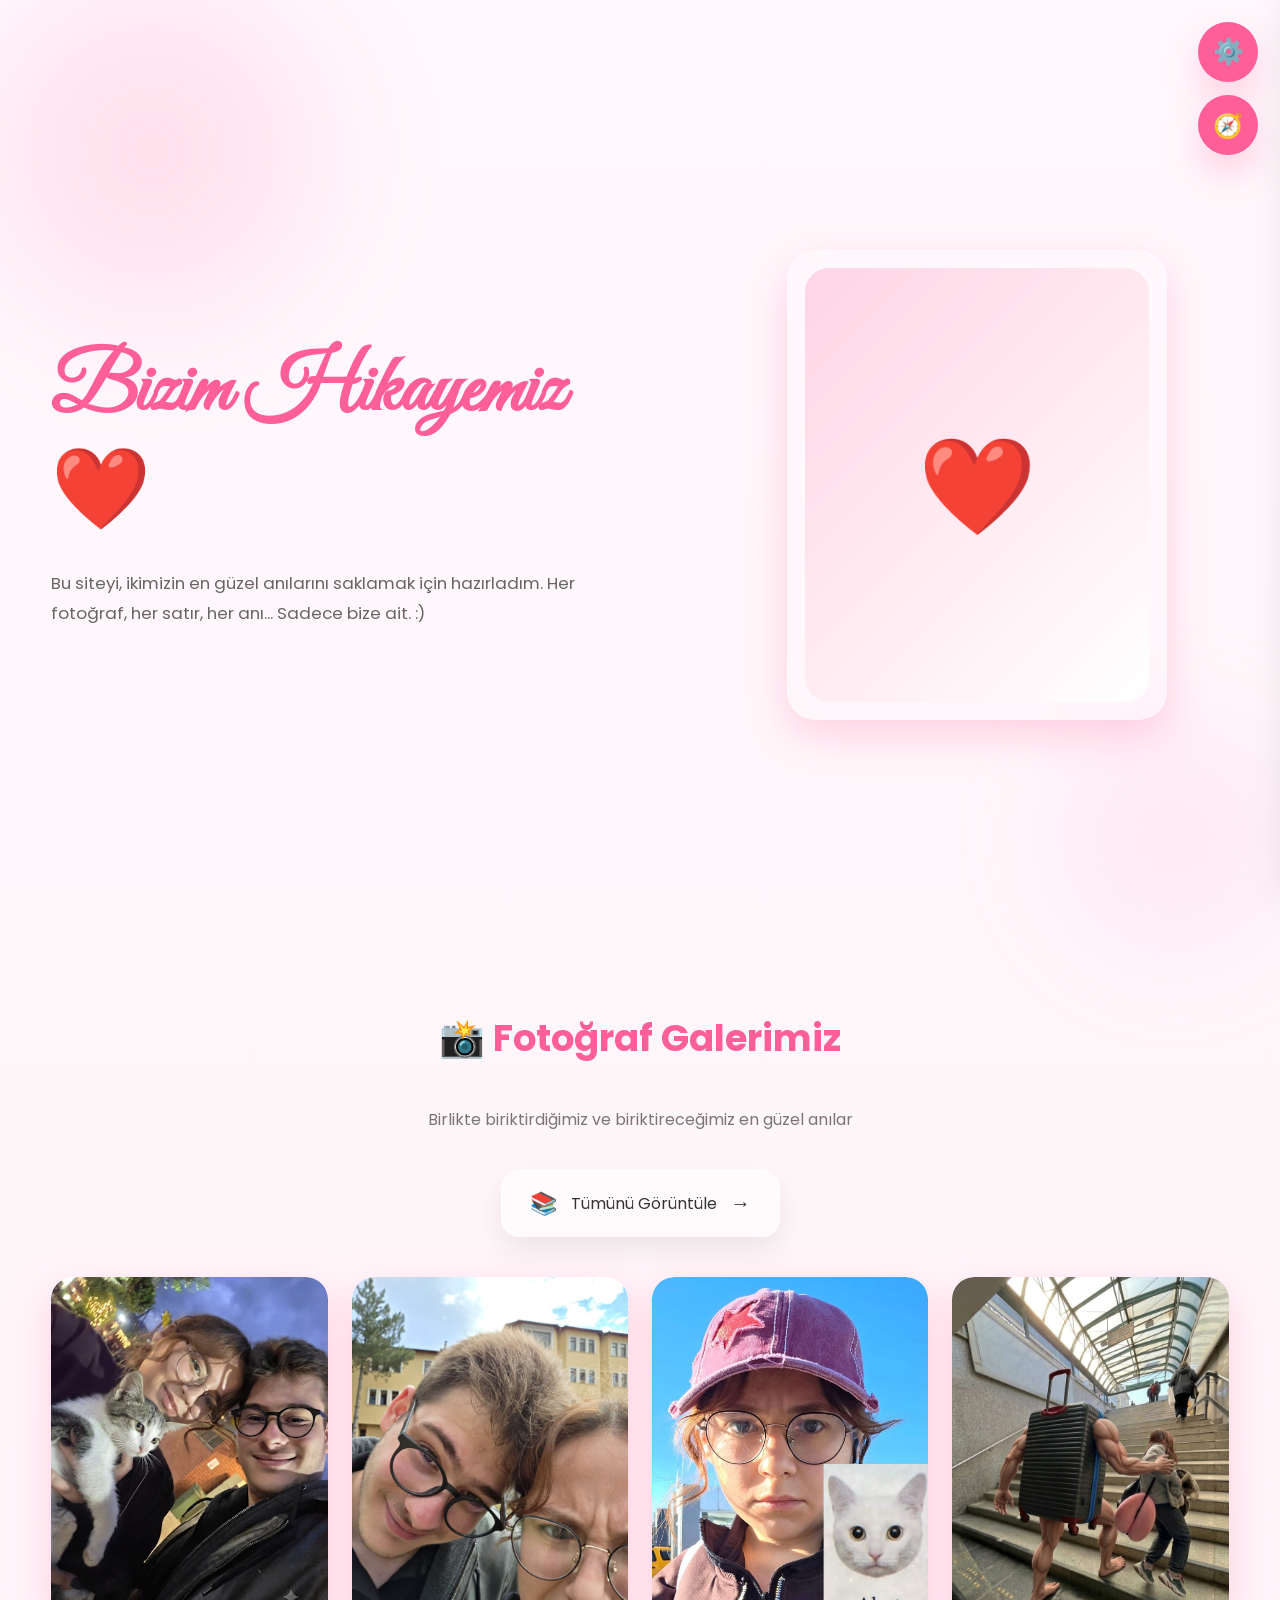
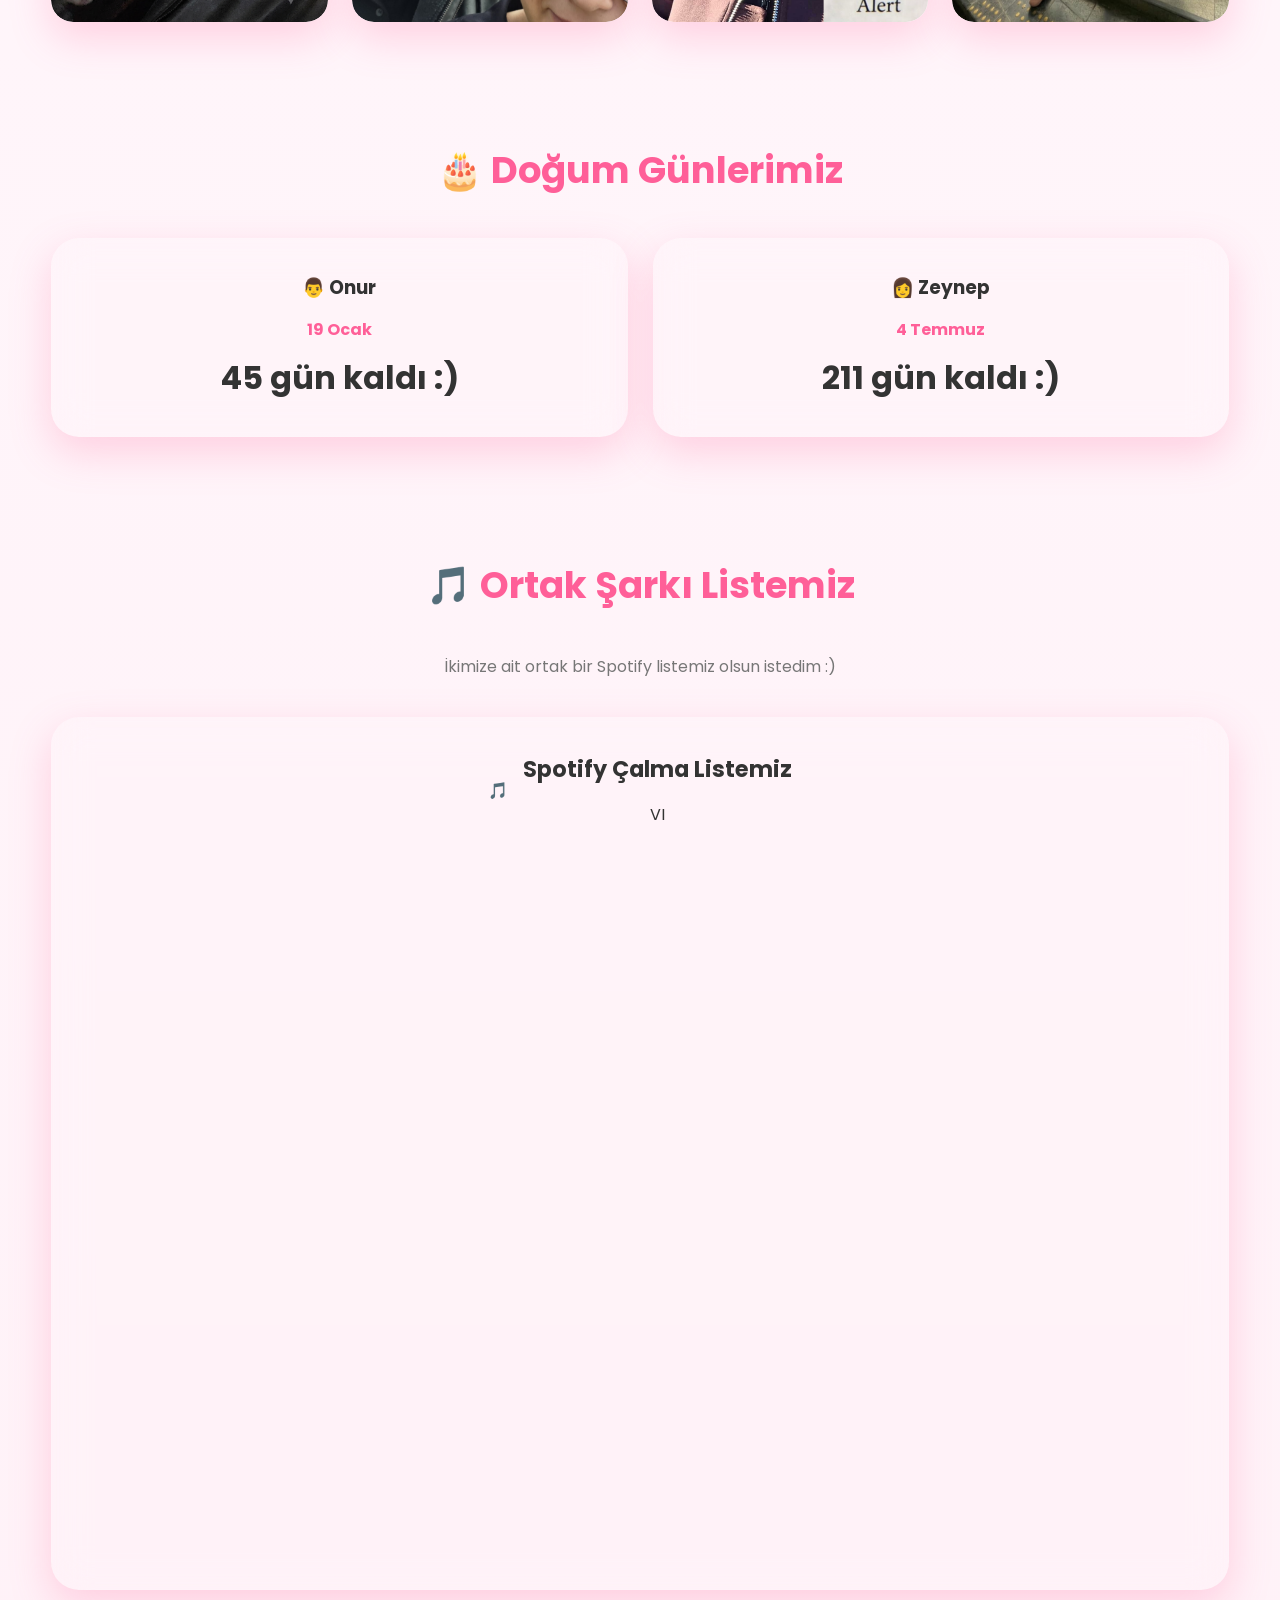
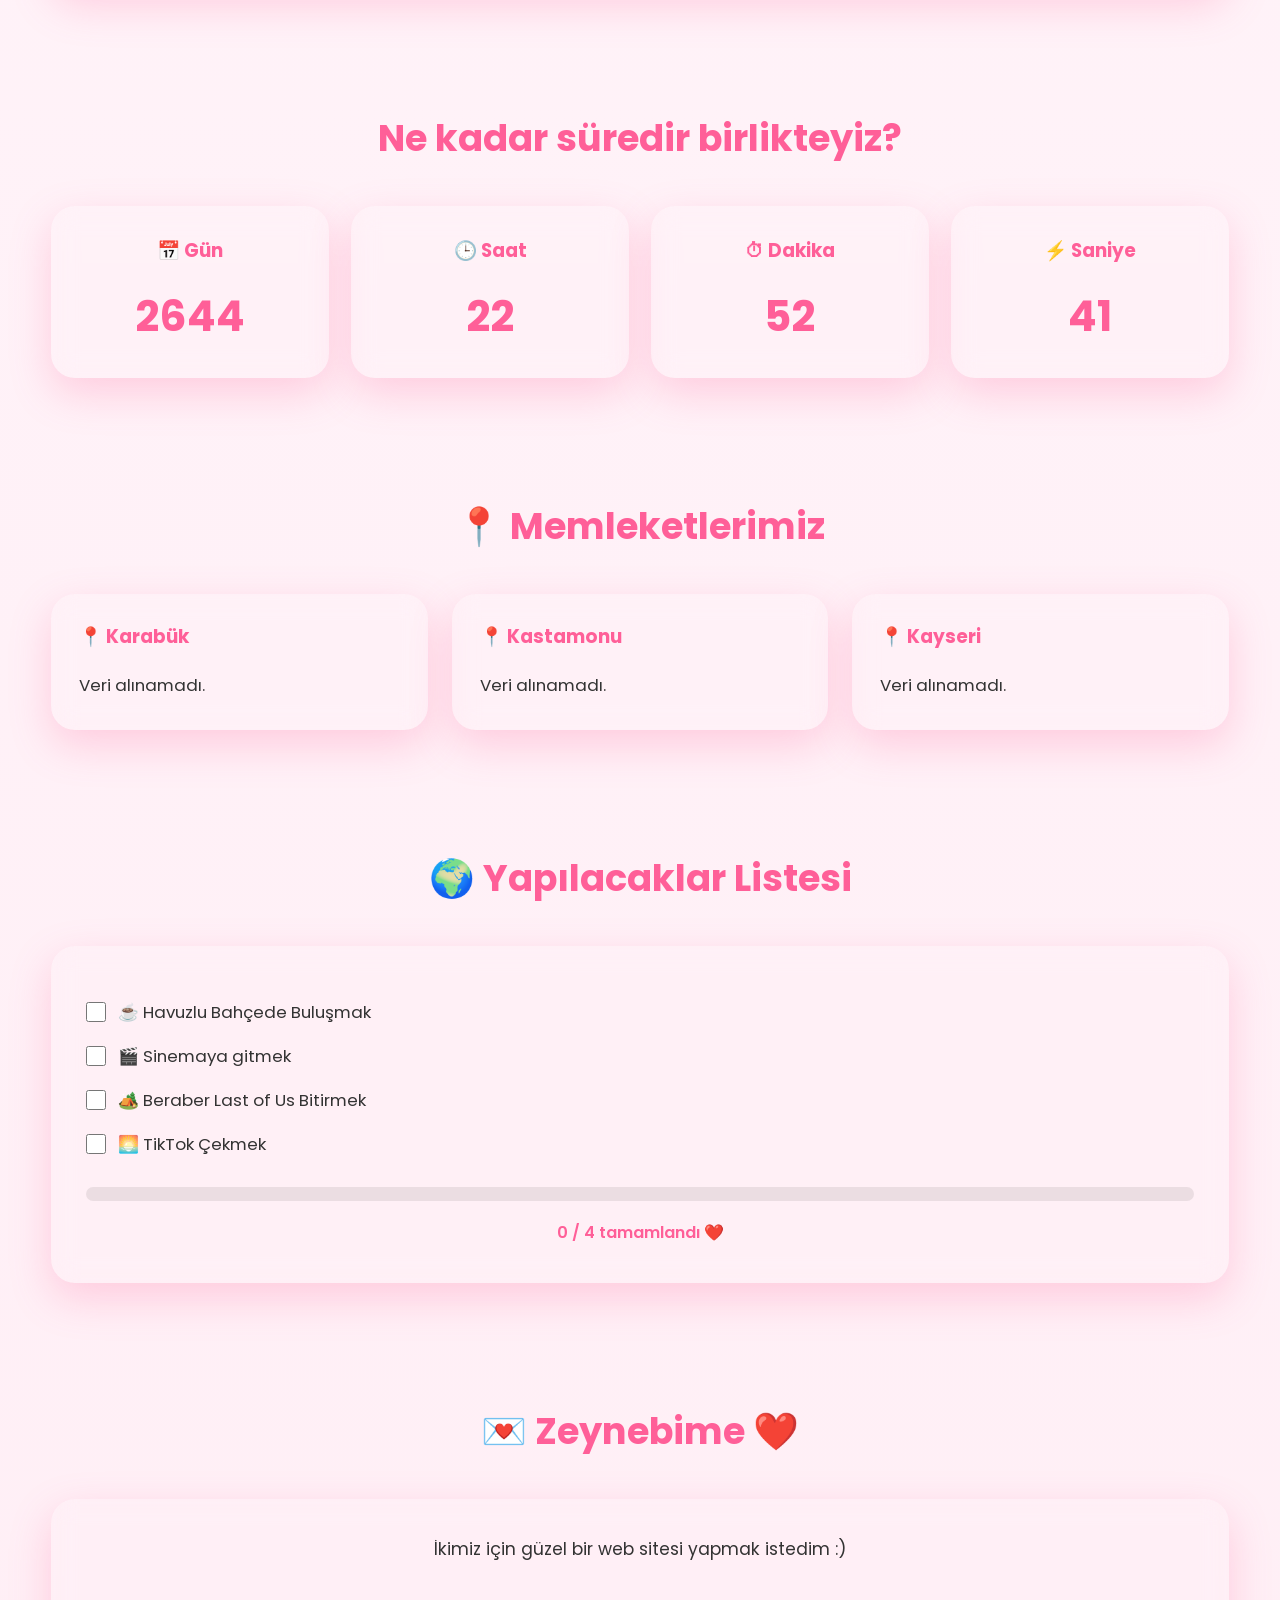
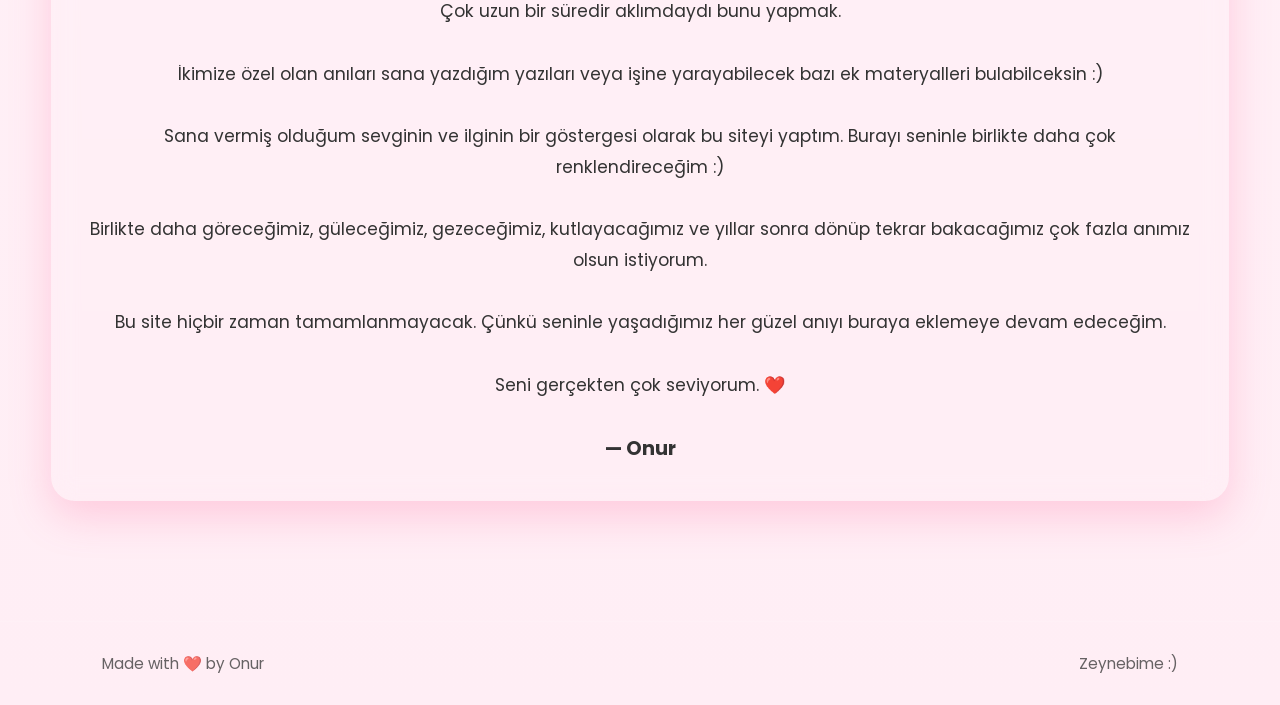
==== commit ec6eeb48: "Add files via upload" ====
--- a/index.html
+++ b/index.html
@@ -207,15 +207,27 @@
 
 <section id="gallery" class="section reveal">
 
-    <h2>📸 Fotoğraf Galerimiz</h2>
-
-    <p class="sectionDescription">
-
-        Birlikte biriktirdiğimiz ve biriktireceğimiz en güzel anılar
-
-    </p>
-
-    <div class="galleryGrid">
+ <h2>📸 Fotoğraf Galerimiz</h2>
+
+<p class="sectionDescription">
+    Birlikte biriktirdiğimiz ve biriktireceğimiz en güzel anılar
+</p>
+
+<div class="galleryHeader">
+
+    <a href="gallery.html" class="galleryMore">
+
+        <span class="galleryMoreIcon">📚</span>
+
+        <span>Tümünü Görüntüle</span>
+
+        <span class="galleryArrow">→</span>
+
+    </a>
+
+</div>
+
+<div class="galleryGrid">
 
         <div class="galleryItem">
             <img
--- a/style.css
+++ b/style.css
@@ -666,6 +666,107 @@
 .galleryItem:hover img{
 
     transform:scale(1.08);
+
+}
+
+/*======================================
+        GALLERY HEADER
+======================================*/
+
+.galleryHeader{
+
+    display:flex;
+    justify-content:center;
+    margin:30px 0 40px;
+
+}
+
+.galleryMore{
+
+    display:flex;
+    align-items:center;
+    gap:14px;
+
+    padding:16px 28px;
+
+    border-radius:18px;
+
+    background:rgba(255,255,255,.55);
+
+    backdrop-filter:blur(16px);
+    -webkit-backdrop-filter:blur(16px);
+
+    border:1px solid rgba(255,255,255,.35);
+
+    box-shadow:
+    0 12px 30px rgba(0,0,0,.08);
+
+    transition:.35s;
+
+    position:relative;
+
+    overflow:hidden;
+
+}
+
+body.dark .galleryMore{
+
+    background:rgba(40,40,40,.55);
+
+}
+
+.galleryMore::before{
+
+    content:"";
+
+    position:absolute;
+
+    inset:0;
+
+    background:
+    linear-gradient(
+        120deg,
+        transparent,
+        rgba(255,255,255,.35),
+        transparent
+    );
+
+    transform:translateX(-140%);
+
+}
+
+.galleryMore:hover::before{
+
+    animation:shine .9s;
+
+}
+
+.galleryMore:hover{
+
+    transform:translateY(-5px);
+
+    box-shadow:
+    0 18px 40px rgba(0,0,0,.14);
+
+}
+
+.galleryMoreIcon{
+
+    font-size:22px;
+
+}
+
+.galleryArrow{
+
+    transition:.3s;
+
+    font-size:20px;
+
+}
+
+.galleryMore:hover .galleryArrow{
+
+    transform:translateX(8px);
 
 }
 
@@ -2492,4 +2593,16 @@
         pointer-events:auto;
     }
 
+}
+
+@media(max-width:768px){
+
+.galleryMore{
+
+    width:100%;
+
+    justify-content:center;
+
+}
+
 }
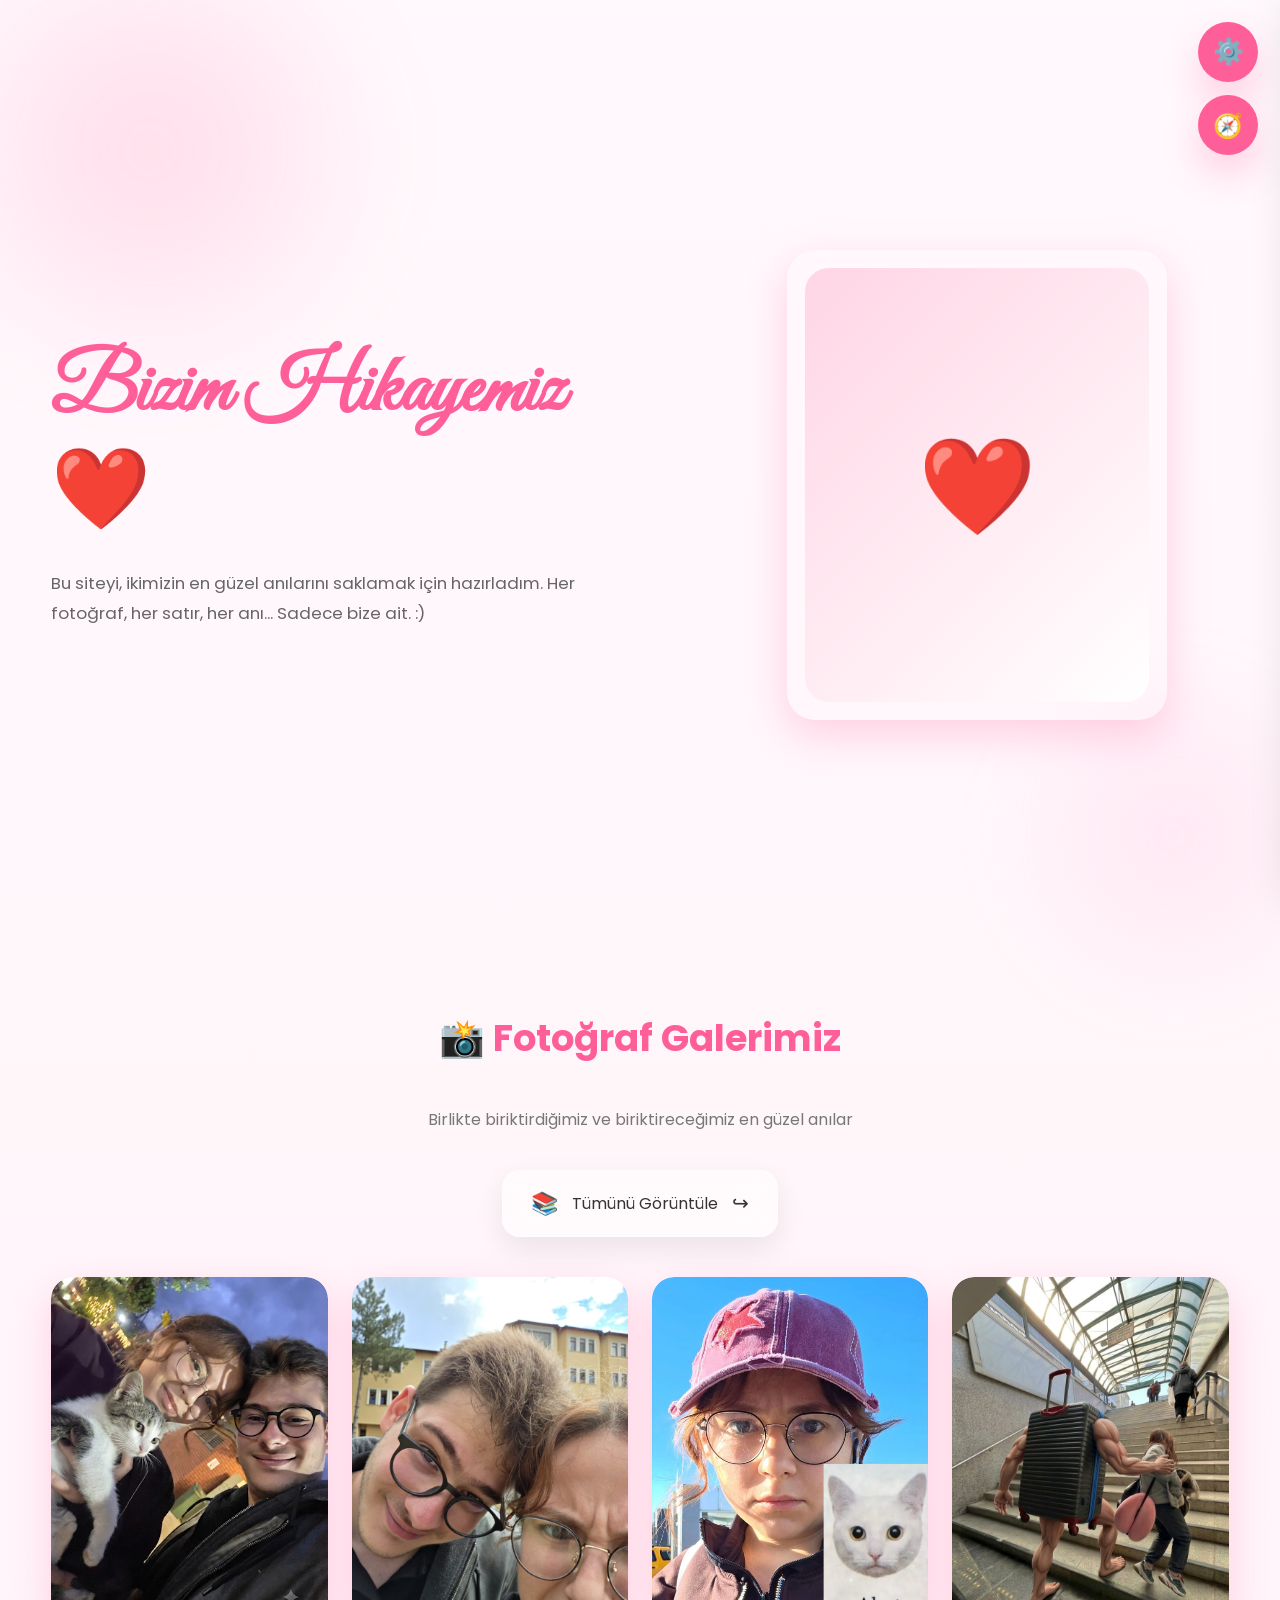
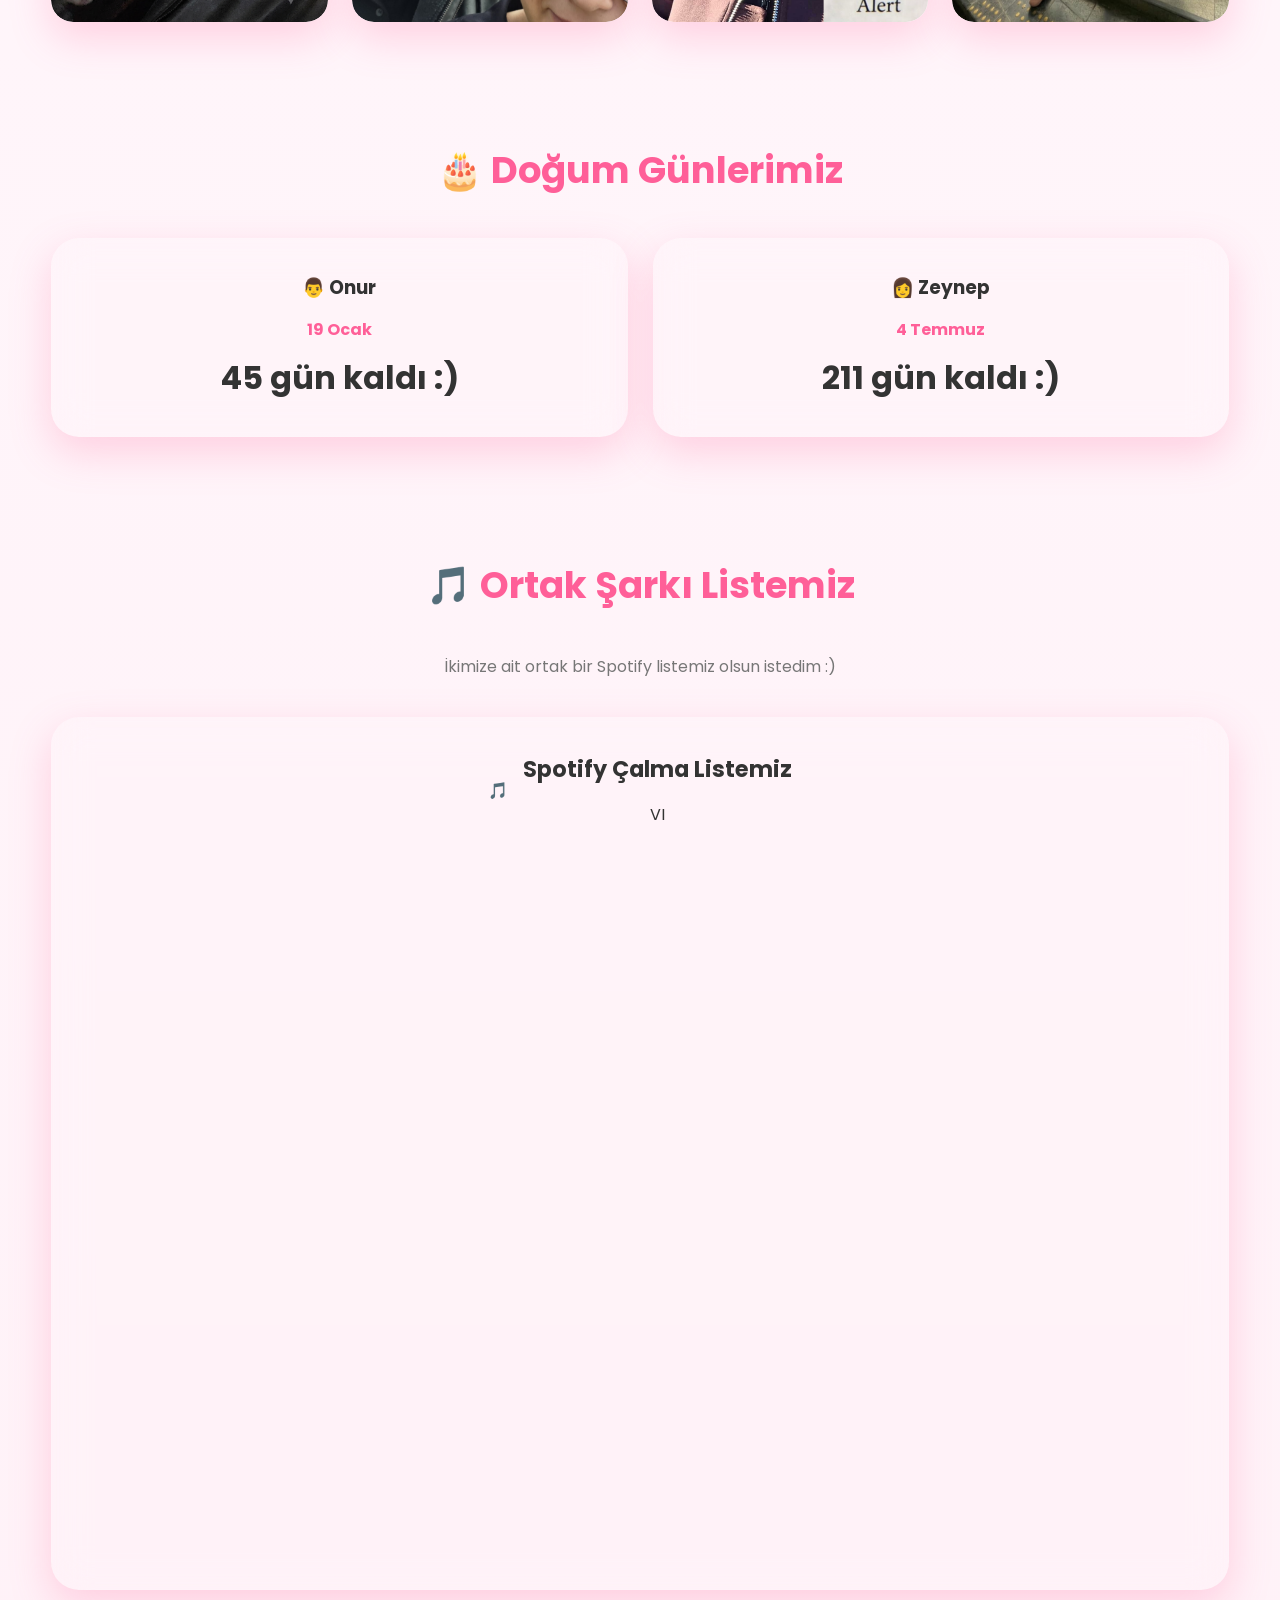
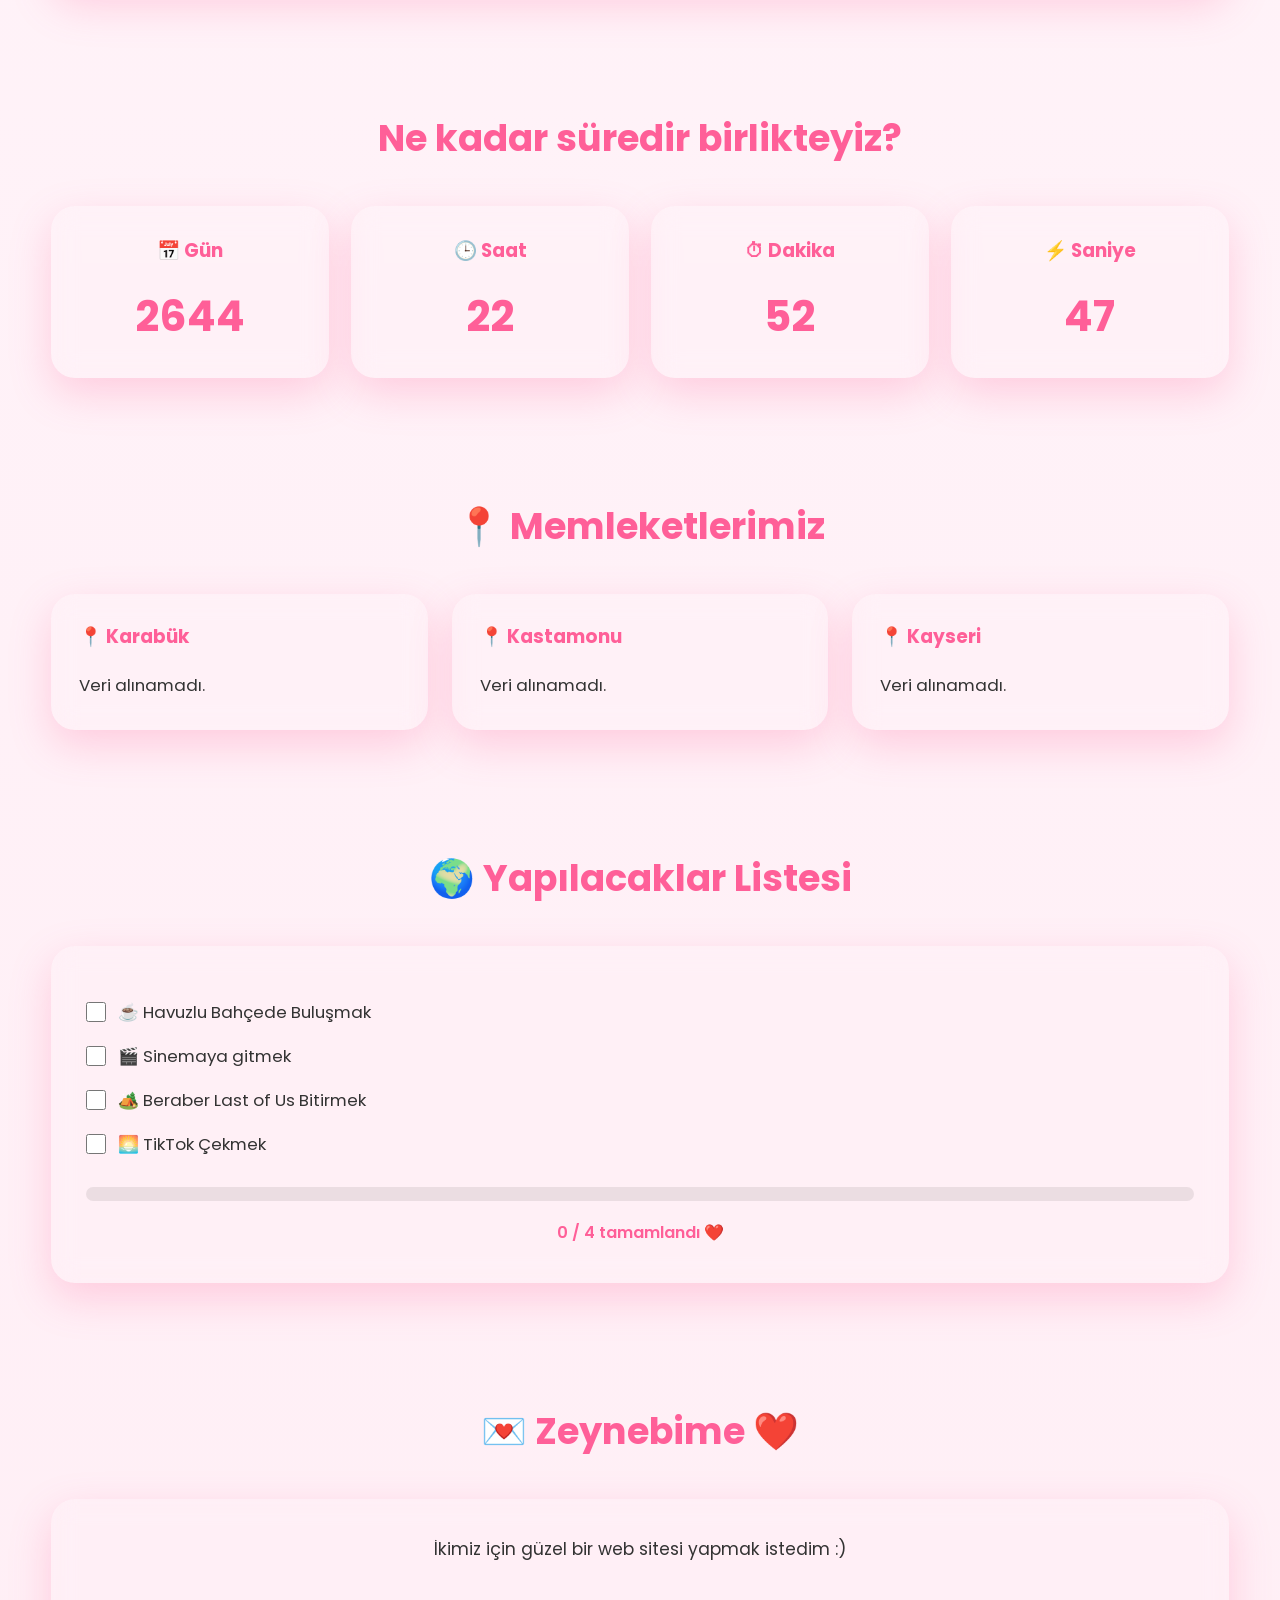
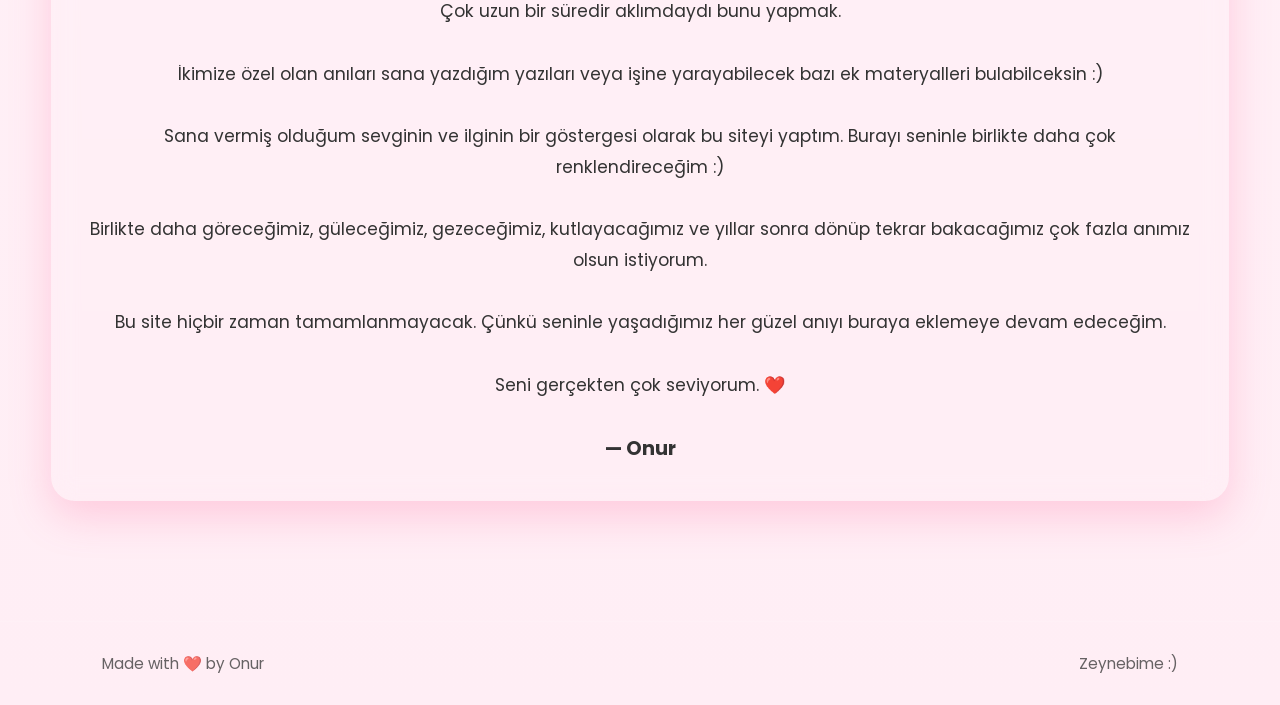
==== commit 49baebe3: "Add files via upload" ====
--- a/index.html
+++ b/index.html
@@ -221,7 +221,7 @@
 
         <span>Tümünü Görüntüle</span>
 
-        <span class="galleryArrow">→</span>
+        <span class="galleryArrow">↪</span>
 
     </a>
 
